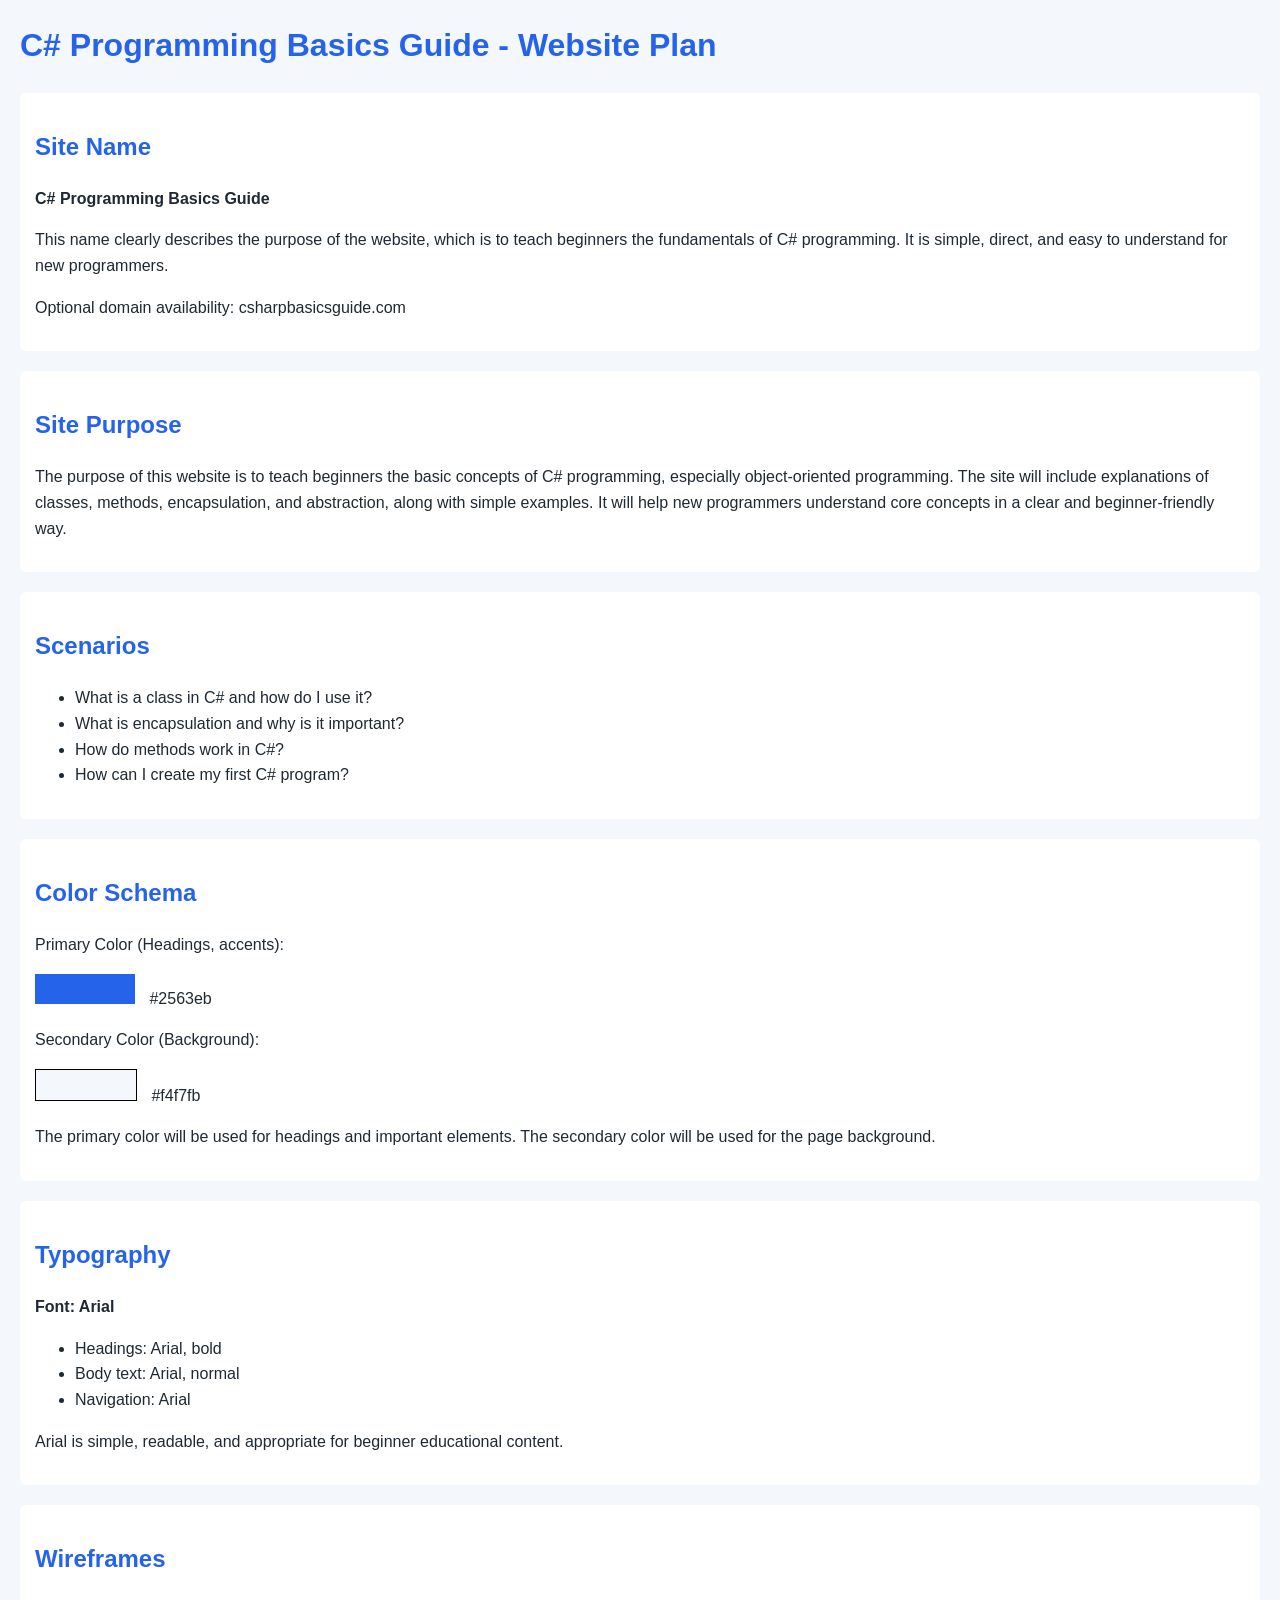
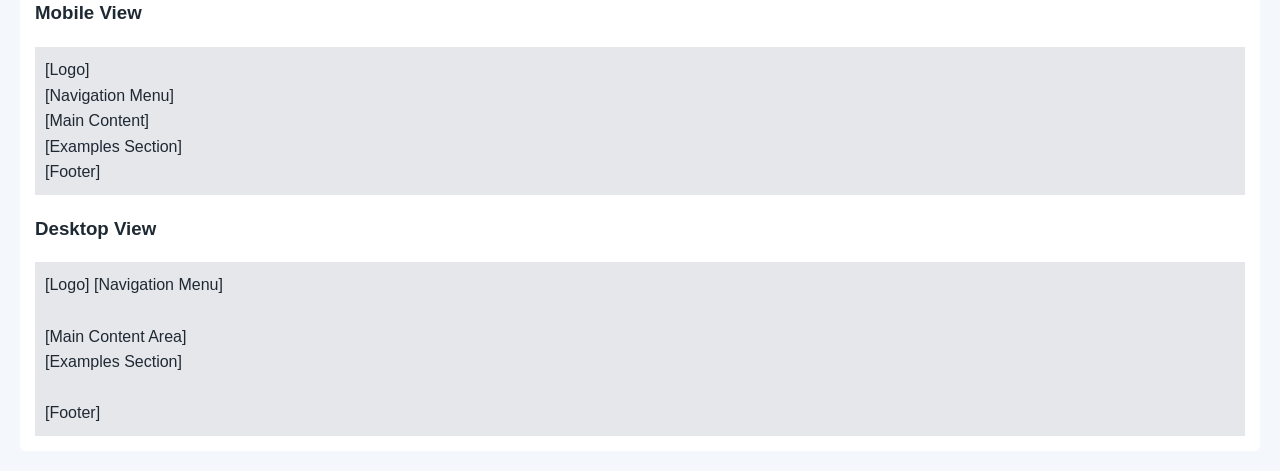
==== project/index.html @ 5c5f0756 "fixed structure, added files and renamed" ====
<head>
    <meta charset="UTF-8">
    <meta name="viewport" content="width=device-width, initial-scale=1.0">
    <meta name="description" content="Website plan for a C# Programming Basics Guide that teaches beginners object-oriented programming concepts and examples.">
    <meta name="author" content="Franco Maximiliano Chumba Perez">
    <title>C# Programming Basics Guide - Site Plan</title>
    <link rel="stylesheet" href="styles/site-plan.css">
</head>

<body>
    <h1>C# Programming Basics Guide - Website Plan</h1>
    <section>
        <h2>Site Name</h2>
        <p><strong>C# Programming Basics Guide</strong></p>
        <p>
        This name clearly describes the purpose of the website, which is to teach beginners the fundamentals of C# programming. It is simple, direct, and easy to understand for new programmers.
        </p>
        <p>Optional domain availability: csharpbasicsguide.com</p>
    </section>
    <section>
        <h2>Site Purpose</h2>
        <p>
        The purpose of this website is to teach beginners the basic concepts of C# programming, especially object-oriented programming. The site will include explanations of classes, methods, encapsulation, and abstraction, along with simple examples. It will help new programmers understand core concepts in a clear and beginner-friendly way.
        </p>
    </section>
    <section>
        <h2>Scenarios</h2>
        <ul>
        <li>What is a class in C# and how do I use it?</li>
        <li>What is encapsulation and why is it important?</li>
        <li>How do methods work in C#?</li>
        <li>How can I create my first C# program?</li>
        </ul>
    </section>
    <section>
        <h2>Color Schema</h2>
        <p>Primary Color (Headings, accents):</p>
        <div class="color-box primary"></div>
        #2563eb
        <p>Secondary Color (Background):</p>
        <div class="color-box secondary"></div>
        #f4f7fb
        <p>
        The primary color will be used for headings and important elements. The secondary color will be used for the page background.
        </p>
    </section>
    <section>
        <h2>Typography</h2>
        <p><strong>Font: Arial</strong></p>
        <ul>
        <li>Headings: Arial, bold</li>
        <li>Body text: Arial, normal</li>
        <li>Navigation: Arial</li>
        </ul>
        <p>
        Arial is simple, readable, and appropriate for beginner educational content.
        </p>
    </section>
    <section>
        <h2>Wireframes</h2>
        <h3>Mobile View</h3>
        <div class="wireframe">
        [Logo]<br>
        [Navigation Menu]<br>
        [Main Content]<br>
        [Examples Section]<br>
        [Footer]
        </div>
        <h3>Desktop View</h3>
        <div class="wireframe">
        [Logo] [Navigation Menu]<br><br>
        [Main Content Area]<br>
        [Examples Section]<br><br>
        [Footer]
        </div>
    </section>
</body>
</html>
---- project/styles/site-plan.css ----
body {
    font-family: Arial, sans-serif;
    background-color: #f4f7fb;
    color: #1f2933;
    margin: 20px;
    line-height: 1.6;
}

h1, h2 {
    color: #2563eb;
}

section {
    background-color: white;
    padding: 15px;
    margin-bottom: 20px;
    border-radius: 6px;
}

.color-box {
    width: 100px;
    height: 30px;
    display: inline-block;
    margin-right: 10px;
}

.primary {
    background-color: #2563eb;
}

.secondary {
    background-color: #f4f7fb;
    border: 1px solid black;
}

.wireframe {
    background-color: #e5e7eb;
    padding: 10px;
    margin-top: 10px;
}
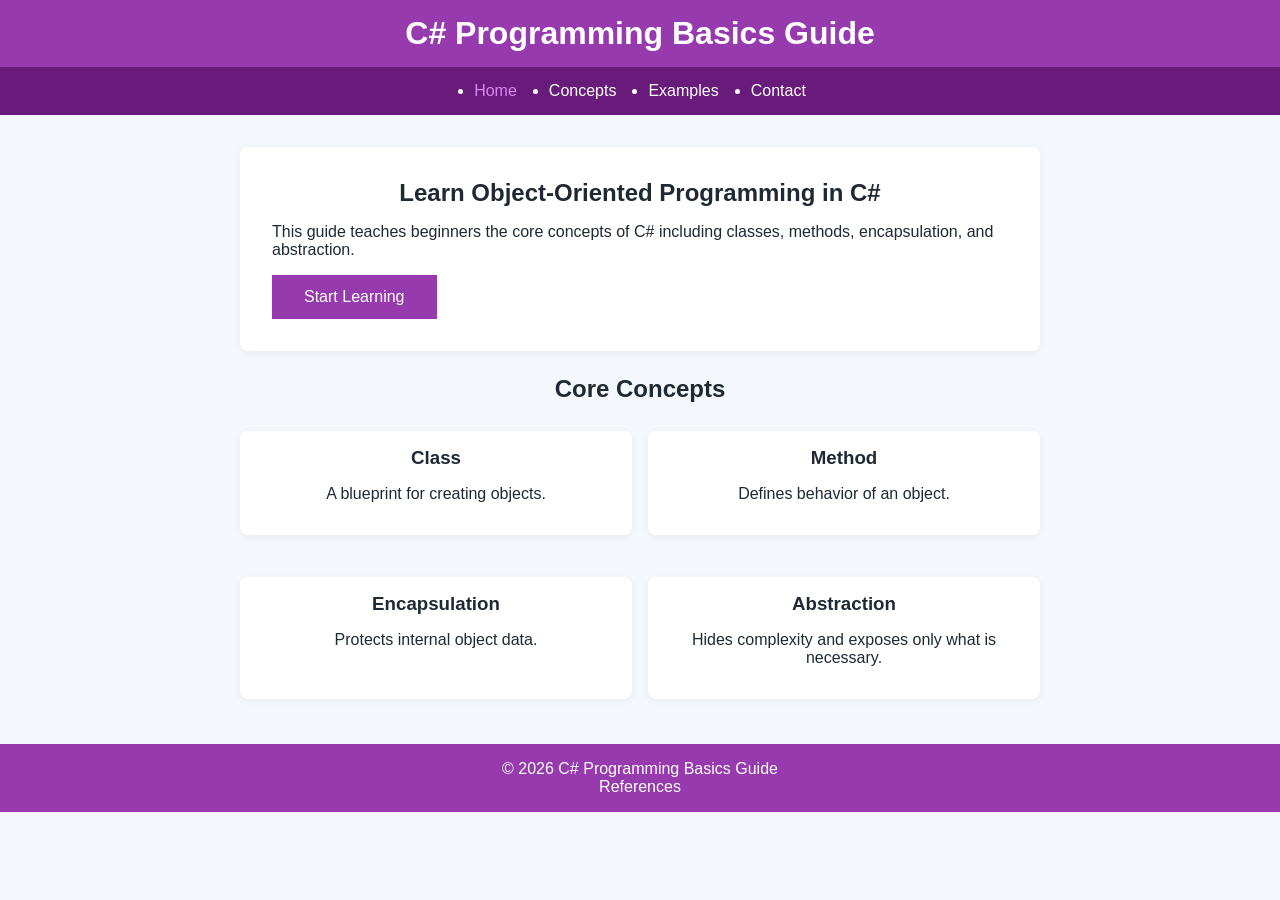
==== commit c4ca2900: "Project completed" ====
--- a/project/index.html
+++ b/project/index.html
@@ -1,78 +1,68 @@
+<!DOCTYPE html>
+<html lang="en">
 <head>
     <meta charset="UTF-8">
+    <meta name="description" content="Learn C# programming basics including classes, methods, and encapsulation. Beginner-friendly guide.">
     <meta name="viewport" content="width=device-width, initial-scale=1.0">
-    <meta name="description" content="Website plan for a C# Programming Basics Guide that teaches beginners object-oriented programming concepts and examples.">
-    <meta name="author" content="Franco Maximiliano Chumba Perez">
-    <title>C# Programming Basics Guide - Site Plan</title>
-    <link rel="stylesheet" href="styles/site-plan.css">
+    <meta name="author" content="Franco Chumba">    
+    <title>C# Programming Basics Guide</title>
+    <link rel="stylesheet" href="styles/main.css">
+    <script src="scripts/main.js" defer></script>
 </head>
+<body>
+    <header class="header-container">
+        <h1>C# Programming Basics Guide</h1>
+        <nav>
+            <ul>
+                <li><a href="index.html" class="active">Home</a></li>
+                <li><a href="concepts.html">Concepts</a></li>
+                <li><a href="examples.html">Examples</a></li>
+                <li><a href="contact.html">Contact</a></li>
+            </ul>
+        </nav>
+    </header>
+    <main>
+        <section class="hero-section">
+    <h2>Learn Object-Oriented Programming in C#</h2>
+    <p>
+        This guide teaches beginners the core concepts of C# including classes,
+        methods, encapsulation, and abstraction.
+    </p>
+    <div class="button-container">
+        <button id="startBtn">Start Learning</button>
 
-<body>
-    <h1>C# Programming Basics Guide - Website Plan</h1>
-    <section>
-        <h2>Site Name</h2>
-        <p><strong>C# Programming Basics Guide</strong></p>
-        <p>
-        This name clearly describes the purpose of the website, which is to teach beginners the fundamentals of C# programming. It is simple, direct, and easy to understand for new programmers.
-        </p>
-        <p>Optional domain availability: csharpbasicsguide.com</p>
-    </section>
-    <section>
-        <h2>Site Purpose</h2>
-        <p>
-        The purpose of this website is to teach beginners the basic concepts of C# programming, especially object-oriented programming. The site will include explanations of classes, methods, encapsulation, and abstraction, along with simple examples. It will help new programmers understand core concepts in a clear and beginner-friendly way.
-        </p>
-    </section>
-    <section>
-        <h2>Scenarios</h2>
-        <ul>
-        <li>What is a class in C# and how do I use it?</li>
-        <li>What is encapsulation and why is it important?</li>
-        <li>How do methods work in C#?</li>
-        <li>How can I create my first C# program?</li>
-        </ul>
-    </section>
-    <section>
-        <h2>Color Schema</h2>
-        <p>Primary Color (Headings, accents):</p>
-        <div class="color-box primary"></div>
-        #2563eb
-        <p>Secondary Color (Background):</p>
-        <div class="color-box secondary"></div>
-        #f4f7fb
-        <p>
-        The primary color will be used for headings and important elements. The secondary color will be used for the page background.
-        </p>
-    </section>
-    <section>
-        <h2>Typography</h2>
-        <p><strong>Font: Arial</strong></p>
-        <ul>
-        <li>Headings: Arial, bold</li>
-        <li>Body text: Arial, normal</li>
-        <li>Navigation: Arial</li>
-        </ul>
-        <p>
-        Arial is simple, readable, and appropriate for beginner educational content.
-        </p>
-    </section>
-    <section>
-        <h2>Wireframes</h2>
-        <h3>Mobile View</h3>
-        <div class="wireframe">
-        [Logo]<br>
-        [Navigation Menu]<br>
-        [Main Content]<br>
-        [Examples Section]<br>
-        [Footer]
-        </div>
-        <h3>Desktop View</h3>
-        <div class="wireframe">
-        [Logo] [Navigation Menu]<br><br>
-        [Main Content Area]<br>
-        [Examples Section]<br><br>
-        [Footer]
-        </div>
-    </section>
+    </div>
+</section>
+        <section class="core-concepts">
+            <h2>Core Concepts</h2>
+            <div class="card-container">
+
+                <article class="card">
+                    <h3>Classes</h3>
+                    <p>Classes define objects and their behavior.</p>
+                </article>
+
+                <article class="card">
+                    <h3>Methods</h3>
+                    <p>Methods define actions objects can perform.</p>
+                </article>
+
+                <article class="card">
+                    <h3>Abstraction</h3>
+                    <p>Abstraction hides details and shows only what is necessary for using an object.</p>
+                </article>
+
+                <article class="card">
+                    <h3>Encapsulation</h3>
+                    <p>Encapsulation protects object data.</p>
+                </article>
+
+            </div>
+        </section>
+    </main>
+    <footer>
+        <p>© <span id="year"></span> C# Programming Basics Guide</p>
+        <a href="references.html">References</a>
+    </footer>
 </body>
 </html>
--- a/project/styles/main.css
+++ b/project/styles/main.css
@@ -0,0 +1,327 @@
+:root {
+    --primary-color: #963AAE;
+    --secondary-color: #681B7B;
+    --third-color: #dc86f1;
+    --background-color: #f4f7fb;
+    --text-color: #1f2933;
+    --card-background: #ffffff;
+}
+
+* {
+    margin: 0;
+    padding: 0;
+    box-sizing: border-box;
+    font-family: Arial, Helvetica, sans-serif;
+}
+
+body {
+    font-family: Arial, Helvetica, sans-serif;
+    background-color: var(--background-color);
+    color: var(--text-color);
+}
+
+section {
+    margin-bottom: 40px;
+}
+
+section h1,
+section h3,
+section p,
+section pre {
+    margin-bottom: 1rem;
+}
+
+h2 {
+    margin-bottom: 1rem;
+    text-align: center;
+}
+
+.example h2 {
+    text-align: left;
+}
+
+.examples-section {
+    max-width: 900px;
+    margin: 40px auto;
+    padding: 20px;
+}
+
+.example {
+    background-color: #ffffff;
+    padding: 25px;
+    margin-bottom: 30px;
+    border-radius: 12px;
+    box-shadow: 0 4px 12px rgba(0, 0, 0, 0.08);
+    text-align: center;
+    transition: transform 0.2s ease, box-shadow 0.2s ease;
+}
+
+.example:hover {
+    transform: translateY(-3px);
+    box-shadow: 0 6px 16px rgba(0, 0, 0, 0.12);
+}
+
+.example h3 {
+    margin-top: 0;
+    margin-bottom: 10px;
+    color: #2563eb;
+}
+
+.example-description {
+    margin-bottom: 18px;
+    color: #374151;
+    line-height: 1.5;
+}
+
+.example label[for="exampleSelector"] {
+    font-size: 1.5rem;        
+    font-weight: bold;        
+    display: block;           
+    margin-bottom: 0.5rem;   
+}
+
+.example-card {
+    display: none;
+    background-color: var(--card-background);
+    padding: 1rem;
+    margin-bottom: 2rem;
+    border-radius: 10px;
+    box-shadow: 0 4px 12px rgba(0, 0, 0, 0.08);
+    text-align: center;
+}
+
+.example-card figcaption{
+    margin-top: 1rem;
+}
+
+.example-card figure {
+    margin-top: 1rem;
+}
+
+.example-card img {
+    max-width: 600px;
+    height: auto;
+    border-radius: 6px;
+}
+
+#exampleSelector {
+    font-size: 1rem;
+    padding: 0.6rem  1rem;
+    border-radius: 6px;
+    border: 1px solid #ccc;
+    background-color: #fff;
+    width: 100%;
+    max-width: 400px;
+    display: block;
+    margin: 0 auto 1rem auto;
+    cursor: pointer;
+}
+
+pre {
+    background-color: #c9c9c9cf;
+    padding: 15px;
+    border-radius: 5px;
+}
+
+code {
+    font-size: 15px;
+}
+
+header {
+    background-color: var(--primary-color);
+    color: white;
+}
+
+header h1 {
+    padding: 15px;
+    text-align: center;
+}
+
+nav {
+    background-color: var(--secondary-color);
+}
+
+nav ul {
+    display: flex;
+    gap: 2rem;
+    justify-content: center;
+    padding: 15px;
+}
+
+nav a {
+    color: white;
+    text-decoration: none;
+}
+
+nav a:hover {
+    color: var(--third-color);
+    text-decoration: underline;
+}
+
+nav a.active {
+    color: var(--third-color);
+}
+
+main {
+    padding: 2rem;
+}
+
+main section {
+    max-width: 800px;
+    margin: 0 auto;
+}
+
+.concept {
+    background-color: white;
+    padding: 2rem;
+    border-radius: 8px;
+    margin-bottom: 2rem;
+}
+
+.card-container {
+    display: grid;
+    grid-template-columns: repeat(2, 1fr);
+    gap: 1rem;
+    margin-top: 1rem;
+}
+
+.core-concepts h2{
+    margin: 1.5rem 1rem 0 1rem;
+}
+
+.card,
+.hero-section,
+form {
+    background-color: var(--card-background);
+    border-radius: 8px;
+    box-shadow: 0 2px 8px rgba(0, 0, 0, 0.05);
+}
+
+.card {
+    margin-top: 0.8rem;
+    margin-bottom: 0.8rem;
+    padding: 1rem;
+    min-height: 100px;
+}
+
+.card h3,
+.card p{
+    text-align: center;
+}
+
+.hero-section {
+    padding: 2rem;
+}
+
+.reference-list li {
+    margin-bottom: 1rem;
+}
+
+button {
+    background-color: var(--primary-color);
+    color: white;
+    font-size: 1rem;
+    border: none;
+    padding: 0.8rem 2rem;
+    cursor: pointer;
+}
+
+button:hover {
+    background-color: var(--secondary-color);
+}
+
+.button-container {
+    display: flex;
+    align-items: center;
+    gap: 1rem;
+    margin-top: 1rem;
+}
+
+.button-container p {
+    margin: 0;
+}
+
+form {
+    padding: 2rem;
+    max-width: 500px;
+    margin: 2rem auto;
+    display: flex;
+    flex-direction: column;
+    gap: 0.8rem;
+}
+
+form label {
+    font-weight: bold;
+    margin-top: 0.8rem;
+}
+
+form input,
+form textarea {
+    padding: 0.6rem;
+    border-radius: 5px;
+    border: 1px solid #ccc;
+    font-size: 1rem;
+    width: 100%;
+}
+
+form textarea {
+    min-height: 120px;
+    resize: vertical;
+}
+
+form button {
+    margin-top: 1rem;
+    align-self: flex-start;
+}
+
+#formResponse {
+    max-width: 500px;
+    margin: 1rem auto;
+    padding: 1rem;
+    text-align: center;
+}
+
+footer {
+    text-align: center;
+    padding: 1rem;
+    background-color: var(--primary-color);
+    color: white;
+}
+
+footer a {
+    color: white;
+    text-decoration: none;
+}
+
+footer a:hover {
+    color: var(--third-color);
+    text-decoration: underline;
+}
+
+@media (max-width: 600px) {
+
+    main {
+        padding: 1.2rem;
+    }
+    .card-container {
+        grid-template-columns: 1fr;
+    }
+    form {
+        padding: 1.5rem;
+        margin: 1rem auto;
+    }
+        .example-card img {
+        max-width: 90%;      
+        height: auto;        
+        margin: 0 auto;      
+    }
+
+    .example-card figure {
+        margin-bottom: 1rem; 
+        text-align: center; 
+    }
+
+    .example-card figcaption {
+        font-size: 0.8rem;  
+    }
+}
